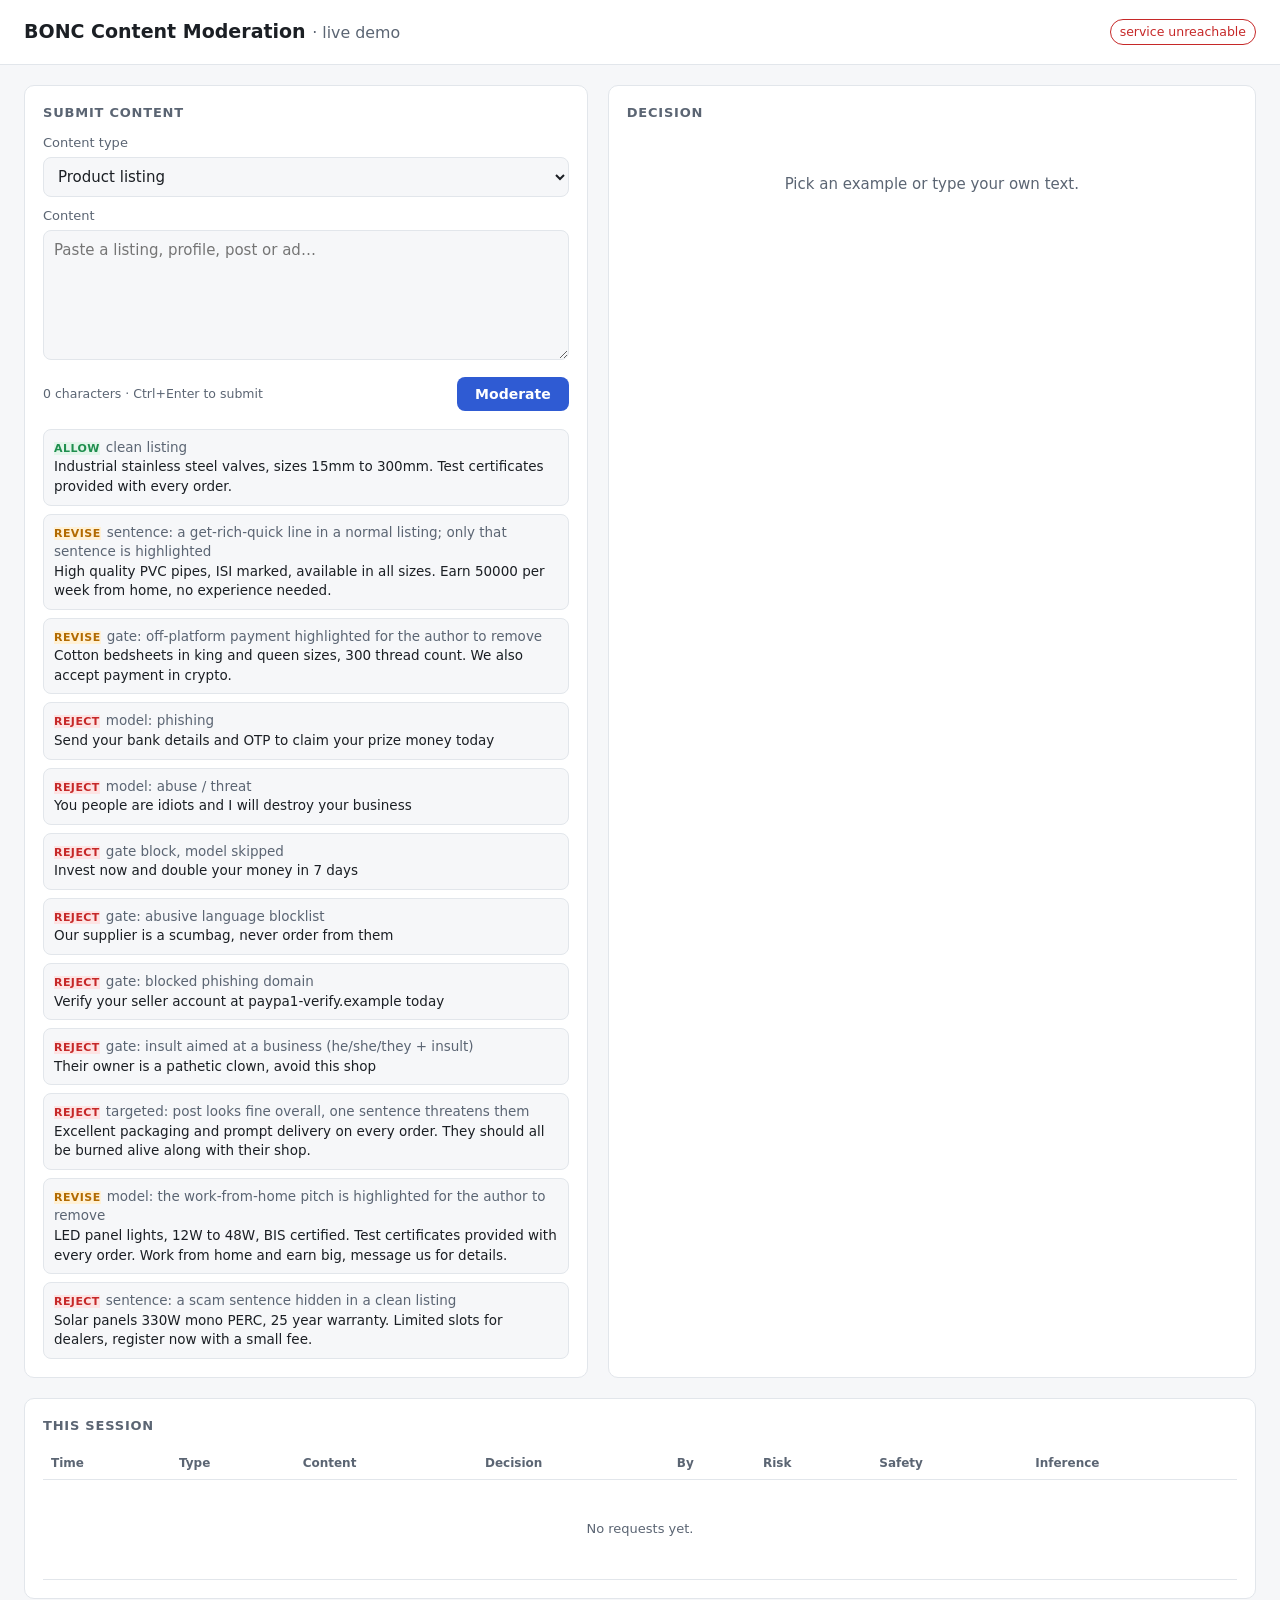
==== flask_api/app/static/demo.html @ 0c223189 "Articles: publish-time moderation UI, calibrated scoring, Six Sigma and p-value metrics Articles fro" ====
<!doctype html>
<html lang="en">
<head>
<meta charset="utf-8">
<meta name="viewport" content="width=device-width, initial-scale=1">
<title>BONC Moderation Demo</title>
<style>
  :root {
    --bg: #f6f7f9; --panel: #ffffff; --ink: #1b1f24; --muted: #5b6573; --line: #e2e6eb;
    --allow: #1f8f4e; --allow-bg: #e3f5ea; --review: #b26a00; --review-bg: #fff1d6;
    --reject: #c62828; --reject-bg: #fde4e4; --accent: #2f5bd3; --skip: #b9c0ca;
    --mono: ui-monospace, SFMono-Regular, Consolas, monospace;
  }
  @media (prefers-color-scheme: dark) {
    :root {
      --bg: #111418; --panel: #1a1e24; --ink: #e8ebef; --muted: #98a2ae; --line: #2b313a;
      --allow: #4cc684; --allow-bg: #16301f; --review: #f0ad3c; --review-bg: #33270f;
      --reject: #ff6b6b; --reject-bg: #3a1a1a; --accent: #7b9cff; --skip: #4a525d;
    }
  }
  * { box-sizing: border-box; }
  body { margin: 0; background: var(--bg); color: var(--ink);
         font: 15px/1.45 system-ui, -apple-system, "Segoe UI", sans-serif; }
  header { padding: 18px 24px; border-bottom: 1px solid var(--line); background: var(--panel);
           display: flex; flex-wrap: wrap; gap: 12px 24px; align-items: center; justify-content: space-between; }
  h1 { font-size: 19px; margin: 0; }
  h1 small { font-weight: 400; color: var(--muted); }
  .chips { display: flex; flex-wrap: wrap; gap: 8px; }
  .chip { font-size: 12.5px; padding: 3px 9px; border: 1px solid var(--line); border-radius: 999px; color: var(--muted); }
  .chip b { color: var(--ink); font-weight: 600; }
  .chip.bad { border-color: var(--reject); color: var(--reject); }
  main { display: grid; grid-template-columns: minmax(0, 1fr) minmax(0, 1.15fr); gap: 20px;
         padding: 20px 24px; max-width: 1400px; margin: 0 auto; }
  @media (max-width: 900px) { main { grid-template-columns: 1fr; padding: 16px; } }
  section { background: var(--panel); border: 1px solid var(--line); border-radius: 10px; padding: 18px; }
  h2 { font-size: 13px; text-transform: uppercase; letter-spacing: .06em; color: var(--muted); margin: 0 0 12px; }
  label { font-size: 13px; color: var(--muted); display: block; margin-bottom: 4px; }
  select, textarea { width: 100%; font: inherit; color: var(--ink); background: var(--bg);
                     border: 1px solid var(--line); border-radius: 8px; padding: 9px 10px; }
  textarea { min-height: 130px; resize: vertical; }
  .row { display: flex; gap: 10px; align-items: center; margin-top: 10px; }
  .row .grow { flex: 1; color: var(--muted); font-size: 12.5px; }
  button.primary { background: var(--accent); color: #fff; border: 0; border-radius: 8px;
                   padding: 9px 18px; font: 600 14px system-ui, sans-serif; cursor: pointer; }
  button.primary:disabled { opacity: .6; cursor: wait; }
  .examples { margin-top: 18px; display: grid; gap: 8px; }
  .ex { text-align: left; background: var(--bg); border: 1px solid var(--line); border-radius: 8px;
        padding: 8px 10px; cursor: pointer; color: var(--ink); font: inherit; font-size: 13.5px; }
  .ex:hover { border-color: var(--accent); }
  .ex .tag { font-size: 11px; font-weight: 700; letter-spacing: .04em; text-transform: uppercase; margin-right: 6px; }
  .pipeline { display: flex; align-items: center; gap: 6px; flex-wrap: wrap; margin-bottom: 16px; font-size: 13px; }
  .step { padding: 6px 10px; border-radius: 7px; border: 1px solid var(--line); color: var(--muted); }
  .step.on { border-color: var(--accent); color: var(--ink); font-weight: 600; }
  .step.skip { color: var(--skip); text-decoration: line-through; }
  .arrow { color: var(--muted); }
  .verdict { display: flex; align-items: center; gap: 16px; flex-wrap: wrap; }
  .badge { font: 800 26px system-ui, sans-serif; letter-spacing: .04em; padding: 8px 18px; border-radius: 10px; text-transform: uppercase; }
  .allow { color: var(--allow); background: var(--allow-bg); }
  .review { color: var(--review); background: var(--review-bg); }
  .reject { color: var(--reject); background: var(--reject-bg); }
  .revise { color: var(--review); background: var(--review-bg); }
  .nudge { margin-top: 16px; border: 1px solid var(--line); border-left: 4px solid var(--review);
           border-radius: 10px; padding: 14px 16px; background: var(--bg); }
  .nudge-reject { border-left-color: var(--reject); }
  .nudge-revise .nudge-title { color: var(--review); }
  .nudge-reject .nudge-title { color: var(--reject); }
  .nudge-title { font-weight: 700; font-size: 16px; margin-bottom: 4px; }
  .nudge p { margin: 0 0 10px; color: var(--muted); }
  .preview { white-space: pre-wrap; background: var(--panel); border: 1px solid var(--line); border-radius: 8px;
             padding: 10px 12px; line-height: 1.7; }
  .preview mark { background: var(--review-bg); color: inherit; border-bottom: 2px solid var(--review);
                  border-radius: 3px; padding: 1px 2px; }
  .nudge-reject .preview mark { background: var(--reject-bg); border-bottom-color: var(--reject); }
  .preview sup { font-size: 10px; font-weight: 700; color: var(--review); margin-left: 2px; }
  .issues { margin: 10px 0 12px; padding-left: 20px; }
  .issues li { margin: 4px 0; }
  .issues .quote { font-weight: 600; }
  .cats { display: flex; gap: 6px; flex-wrap: wrap; margin-bottom: 8px; }
  .why { color: var(--muted); }
  .why b { color: var(--ink); }
  .meter { position: relative; height: 14px; border-radius: 7px; margin: 26px 0 8px;
           background: linear-gradient(to right, var(--allow) 0 30%, var(--review) 30% 70%, var(--reject) 70% 100%); opacity: .9; }
  .meter .pin { position: absolute; top: -8px; width: 3px; height: 30px; background: var(--ink); border-radius: 2px; transform: translateX(-1px); }
  .meter .pin span { position: absolute; top: -20px; left: 50%; transform: translateX(-50%); font: 600 12px var(--mono); white-space: nowrap; }
  .meter .pin.lo span { left: 0; transform: none; }
  .meter .pin.hi span { left: auto; right: 0; transform: none; }
  .scale { position: relative; height: 16px; font: 11.5px var(--mono); color: var(--muted); }
  .scale span { position: absolute; transform: translateX(-50%); white-space: nowrap; }
  .scale span:first-child { transform: none; } .scale span:last-child { transform: translateX(-100%); }
  .grid2 { display: grid; grid-template-columns: 1fr 1fr; gap: 16px; margin-top: 18px; }
  @media (max-width: 600px) { .grid2 { grid-template-columns: 1fr; } }
  .bar { display: grid; grid-template-columns: 64px 1fr 48px; gap: 8px; align-items: center; font-size: 13px; margin: 5px 0; }
  .bar .track { height: 8px; background: var(--bg); border-radius: 4px; overflow: hidden; border: 1px solid var(--line); }
  .bar .fill { height: 100%; }
  .num { font-family: var(--mono); text-align: right; }
  .kv { font-size: 13px; display: grid; grid-template-columns: auto 1fr; gap: 4px 12px; }
  .kv dt { color: var(--muted); } .kv dd { margin: 0; font-family: var(--mono); }
  .match { display: inline-block; font: 12px var(--mono); padding: 2px 8px; border-radius: 6px; margin: 2px 4px 2px 0; }
  .match.block { background: var(--reject-bg); color: var(--reject); }
  .match.flag { background: var(--review-bg); color: var(--review); }
  details { margin-top: 16px; font-size: 13px; }
  pre { font: 12px/1.5 var(--mono); background: var(--bg); border: 1px solid var(--line); border-radius: 8px;
        padding: 10px; overflow: auto; max-height: 320px; }
  .empty { color: var(--muted); padding: 40px 0; text-align: center; }
  .error { color: var(--reject); background: var(--reject-bg); border-radius: 8px; padding: 10px 12px; }
  .history { grid-column: 1 / -1; }
  .table-wrap { overflow-x: auto; }
  table { width: 100%; border-collapse: collapse; font-size: 13px; }
  th, td { text-align: left; padding: 7px 8px; border-bottom: 1px solid var(--line); white-space: nowrap; }
  th { color: var(--muted); font-weight: 600; font-size: 12px; }
  td.text { white-space: normal; min-width: 260px; }
  td .pill { font-weight: 700; font-size: 11.5px; padding: 2px 8px; border-radius: 999px; text-transform: uppercase; }
  .stats { color: var(--muted); font-size: 13px; margin-bottom: 8px; }
</style>
</head>
<body>
<header>
  <h1>BONC Content Moderation <small>· live demo</small></h1>
  <div class="chips" id="status"><span class="chip">connecting…</span></div>
</header>

<main>
  <section>
    <h2>Submit content</h2>
    <label for="ctype">Content type</label>
    <select id="ctype">
      <option value="product_listing">Product listing</option>
      <option value="business_profile">Business profile</option>
      <option value="post">Post</option>
      <option value="advertisement">Advertisement</option>
    </select>
    <label for="content" style="margin-top:10px">Content</label>
    <textarea id="content" placeholder="Paste a listing, profile, post or ad…"></textarea>
    <div class="row">
      <span class="grow" id="count">0 characters · Ctrl+Enter to submit</span>
      <button class="primary" id="go">Moderate</button>
    </div>

    <div class="examples" id="examples"></div>
  </section>

  <section id="result">
    <h2>Decision</h2>
    <div class="empty">Pick an example or type your own text.</div>
  </section>

  <section class="history">
    <h2>This session</h2>
    <div class="stats" id="stats"></div>
    <div class="table-wrap">
      <table>
        <thead><tr><th>Time</th><th>Type</th><th>Content</th><th>Decision</th><th>By</th><th>Risk</th><th>Safety</th><th>Inference</th></tr></thead>
        <tbody id="rows"><tr><td colspan="8" class="empty">No requests yet.</td></tr></tbody>
      </table>
    </div>
  </section>
</main>

<script>
const EXAMPLES = [
  { tag: "allow", note: "clean listing", type: "product_listing",
    text: "Industrial stainless steel valves, sizes 15mm to 300mm. Test certificates provided with every order." },
  { tag: "revise", note: "sentence: a get-rich-quick line in a normal listing; only that sentence is highlighted", type: "product_listing",
    text: "High quality PVC pipes, ISI marked, available in all sizes. Earn 50000 per week from home, no experience needed." },
  { tag: "revise", note: "gate: off-platform payment highlighted for the author to remove", type: "product_listing",
    text: "Cotton bedsheets in king and queen sizes, 300 thread count. We also accept payment in crypto." },
  { tag: "reject", note: "model: phishing", type: "post",
    text: "Send your bank details and OTP to claim your prize money today" },
  { tag: "reject", note: "model: abuse / threat", type: "post",
    text: "You people are idiots and I will destroy your business" },
  { tag: "reject", note: "gate block, model skipped", type: "advertisement",
    text: "Invest now and double your money in 7 days" },
  { tag: "reject", note: "gate: abusive language blocklist", type: "post",
    text: "Our supplier is a scumbag, never order from them" },
  { tag: "reject", note: "gate: blocked phishing domain", type: "post",
    text: "Verify your seller account at paypa1-verify.example today" },
  { tag: "reject", note: "gate: insult aimed at a business (he/she/they + insult)", type: "post",
    text: "Their owner is a pathetic clown, avoid this shop" },
  { tag: "reject", note: "targeted: post looks fine overall, one sentence threatens them", type: "post",
    text: "Excellent packaging and prompt delivery on every order. They should all be burned alive along with their shop." },
  { tag: "revise", note: "model: the work-from-home pitch is highlighted for the author to remove", type: "product_listing",
    text: "LED panel lights, 12W to 48W, BIS certified. Test certificates provided with every order. Work from home and earn big, message us for details." },
  { tag: "reject", note: "sentence: a scam sentence hidden in a clean listing", type: "product_listing",
    text: "Solar panels 330W mono PERC, 25 year warranty. Limited slots for dealers, register now with a small fee." },
];

const $ = (id) => document.getElementById(id);
const esc = (s) => String(s ?? "").replace(/[&<>"']/g, (c) => ({ "&": "&amp;", "<": "&lt;", ">": "&gt;", '"': "&quot;", "'": "&#39;" }[c]));
const fmt = (x, d = 3) => (x === null || x === undefined ? "—" : Number(x).toFixed(d));
const history = [];
let lastResult = null;
let thresholds = { allow_max: 0.3, reject_min: 0.7 };

$("examples").innerHTML = EXAMPLES.map((e, i) =>
  `<button class="ex" data-i="${i}"><span class="tag ${e.tag}">${e.tag}</span><span class="why">${esc(e.note)}</span><br>${esc(e.text)}</button>`
).join("");
$("examples").addEventListener("click", (ev) => {
  const b = ev.target.closest(".ex"); if (!b) return;
  const e = EXAMPLES[b.dataset.i];
  $("ctype").value = e.type; $("content").value = e.text; updateCount(); moderate();
});

function updateCount() { $("count").textContent = `${$("content").value.length} characters · Ctrl+Enter to submit`; }
$("content").addEventListener("input", updateCount);
$("content").addEventListener("keydown", (ev) => { if (ev.key === "Enter" && (ev.ctrlKey || ev.metaKey)) moderate(); });
$("go").addEventListener("click", moderate);

async function loadStatus() {
  try {
    const r = await fetch("/ready"); const s = await r.json();
    thresholds = s.thresholds || thresholds;
    const chips = [
      `<span class="chip ${s.status === "ready" ? "" : "bad"}">status <b>${esc(s.status)}</b></span>`,
      `<span class="chip">mode <b>${esc(s.mode)}</b></span>`,
      s.model_version ? `<span class="chip">model <b>${esc(s.model_version)}</b></span>` : "",
      `<span class="chip">gate rules <b>${esc(s.gate_rules)}</b></span>`,
      `<span class="chip">allow ≤ <b>${fmt(thresholds.allow_max, 2)}</b> · revise · reject ≥ <b>${fmt(thresholds.reject_min, 2)}</b> (risk)</span>`,
    ];
    $("status").innerHTML = chips.join("");
  } catch { $("status").innerHTML = `<span class="chip bad">service unreachable</span>`; }
}

async function moderate() {
  const content = $("content").value;
  if (!content.trim()) { $("content").focus(); return; }
  $("go").disabled = true;
  const t0 = performance.now();
  try {
    const r = await fetch("/v1/moderate", { method: "POST", headers: { "Content-Type": "application/json" },
      body: JSON.stringify({ content, content_type: $("ctype").value, content_id: `DEMO-${history.length + 1}` }) });
    const body = await r.json();
    const roundTrip = performance.now() - t0;
    if (!r.ok) return showError(r.status, body);
    if (body.status === "pending") return showPending(body);
    lastResult = body;
    showResult(body, roundTrip);
    history.unshift({ ...body, roundTrip }); renderHistory();
  } catch (e) { showError(0, { error: { message: String(e) } }); }
  finally { $("go").disabled = false; }
}

function showError(status, body) {
  const e = body.error || {};
  $("result").innerHTML = `<h2>Decision</h2><div class="error"><b>HTTP ${status}</b> · ${esc(e.code || "error")}<br>${esc(e.message || "")}</div>
    <details open><summary>Response</summary><pre>${esc(JSON.stringify(body, null, 2))}</pre></details>`;
}

function showPending(body) {
  $("result").innerHTML = `<h2>Decision</h2><div class="verdict"><span class="badge revise">pending</span>
    <span class="why">Async mode: queued for the Celery worker. Status: <code>${esc(body.status_url)}</code></span></div>
    <details open><summary>Response</summary><pre>${esc(JSON.stringify(body, null, 2))}</pre></details>`;
}

function reason(b) {
  const t = thresholds;
  const blocks = b.gate_matches.filter((m) => m.action === "block");
  const revises = b.gate_matches.filter((m) => m.action === "revise");
  if (b.risk_score === null) return `Blocked by Layer 1 rule <b>${esc(blocks[0]?.rule_id)}</b>. The model was not called.`;
  if (b.decided_by === "targeted") {
    const hit = b.targeted_segments.find((x) => x.risk_score >= t.reject_min)
      || b.targeted_segments.find((x) => x.risk_score > t.allow_max) || b.targeted_segments[0];
    return `The whole text scored only ${fmt(b.risk_score)}, but the sentence aimed at someone, ` +
      `“<b>${esc(b.content.slice(hit.start, hit.end))}</b>”, scored ${fmt(hit.risk_score)}` +
      (b.decision === "reject" ? ` ≥ ${t.reject_min}.` : `, so the author is asked to rephrase it.`);
  }
  if (b.decided_by === "sentence") {
    const w = b.sentence_scores.reduce((a, c) => (c.risk_score > a.risk_score ? c : a));
    return `The whole post scored only ${fmt(b.risk_score)}, but one sentence on its own, ` +
      `“<b>${esc(b.content.slice(w.start, w.end))}</b>”, scored ${fmt(w.risk_score)} ≥ ${t.reject_min}.`;
  }
  if (b.decided_by === "gate")
    return `The model alone would allow this (risk ${fmt(b.risk_score)}), but rule <b>${esc(revises[0]?.rule_id)}</b> asks the author to fix it.`;
  const s = b.risk_score;
  const why = s >= t.reject_min ? `risk ${fmt(s)} ≥ ${t.reject_min}`
    : s <= t.allow_max ? `risk ${fmt(s)} ≤ ${t.allow_max}`
    : `${t.allow_max} < risk ${fmt(s)} < ${t.reject_min}, so the author is asked to revise`;
  // The model's middle label is called "review"; it means "unsure", not a human-review step.
  const said = b.predicted_label === "review" ? "Model is <b>unsure</b>" : `Model says <b>${esc(b.predicted_label)}</b>`;
  return `${said}: ${why}.`;
}

// Author-facing prompt, like a "before you post" check: the post with problems highlighted.
function highlight(text, issues) {
  let out = "", pos = 0;
  issues.forEach((i, k) => {
    if (i.end <= pos) return;                       // fully covered by an earlier highlight
    const from = Math.max(i.start, pos);
    out += esc(text.slice(pos, from)) +
      `<mark title="${esc(i.message)}">${esc(text.slice(from, i.end))}<sup>${k + 1}</sup></mark>`;
    pos = i.end;
  });
  return out + esc(text.slice(pos));
}

function nudge(b) {
  const fb = b.feedback;
  if (!fb) return "";
  const issues = fb.issues || [];
  const cats = (fb.categories || []).map((c) => `<span class="chip">${esc(c)}</span>`).join("");
  const list = issues.map((i) =>
    `<li><span class="quote">“${esc(b.content.slice(i.start, i.end))}”</span>: ${esc(i.message)}</li>`).join("");
  return `<div class="nudge nudge-${b.decision}">
      <div class="nudge-title">${b.decision === "revise" ? "✎" : "⛔"} ${esc(fb.title)}</div>
      <p>${esc(fb.message)}</p>
      ${cats ? `<div class="cats">${cats}</div>` : ""}
      ${issues.length ? `<div class="preview">${highlight(b.content, issues)}</div><ol class="issues">${list}</ol>` : ""}
      ${b.decision === "revise" ? `<button class="primary" id="editPost">Edit post</button>` : ""}
    </div>`;
}

function showResult(b, roundTrip) {
  const gate = b.risk_score === null;   // model skipped (blocked by a rule)
  const risk = b.risk_score;
  const labels = b.label_scores ? Object.entries(b.label_scores).sort((a, c) => c[1] - a[1]) : [];
  const colour = { safe: "var(--allow)", review: "var(--review)", reject: "var(--reject)" };
  $("result").innerHTML = `
    <h2>Decision</h2>
    <div class="pipeline">
      <span class="step on">1 · Regex gate</span><span class="arrow">→</span>
      <span class="step ${gate ? "skip" : "on"}">2 · DeBERTa model</span><span class="arrow">→</span>
      <span class="step ${b.targeted_segments.length ? "on" : "skip"}">2b · Sentence check</span><span class="arrow">→</span>
      <span class="step ${b.sentence_scores.length ? "on" : "skip"}">2c · Sentence scan</span><span class="arrow">→</span>
      <span class="step ${gate ? "skip" : "on"}">3 · Threshold routing</span><span class="arrow">→</span>
      <span class="step ${b.feedback ? "on" : "skip"}">4 · Author feedback</span><span class="arrow">→</span>
      <span class="step on">5 · SQL log</span>
    </div>
    <div class="verdict"><span class="badge ${b.decision}">${b.decision}</span><span class="why">${reason(b)}</span></div>
    ${nudge(b)}
    ${gate ? "" : `
      <div class="meter"><div class="pin ${risk < 0.15 ? "lo" : risk > 0.85 ? "hi" : ""}" style="left:${Math.min(100, risk * 100)}%"><span>risk ${fmt(risk)} · safety ${fmt(1 - risk)}</span></div></div>
      <div class="scale"><span style="left:0">0 · allow</span><span style="left:${thresholds.allow_max * 100}%">${thresholds.allow_max}</span><span style="left:${thresholds.reject_min * 100}%">${thresholds.reject_min}</span><span style="left:100%">reject · 1</span></div>`}
    <div class="grid2">
      <div>
        <h2>Model output</h2>
        ${labels.length ? labels.map(([k, v]) => `
          <div class="bar"><span>${esc(k)}</span><span class="track"><span class="fill" style="display:block;width:${v * 100}%;background:${colour[k] || "var(--accent)"}"></span></span><span class="num">${fmt(v, 3)}</span></div>`).join("")
          : `<div class="why">Skipped: the gate already decided.</div>`}
        ${b.targeted_segments.length ? `<h2 style="margin-top:14px">Sentences aimed at someone</h2>` +
          b.targeted_segments.map((x) => `<div class="bar"><span>risk</span><span class="why" style="font-size:13px">${esc(b.content.slice(x.start, x.end))}</span><span class="num">${fmt(x.risk_score, 3)}</span></div>`).join("") : ""}
        <h2 style="margin-top:14px">Layer 1 matches</h2>
        ${b.gate_matches.length ? b.gate_matches.map((m) => `<span class="match ${m.action}">${esc(m.action)} · ${esc(m.rule_id)}</span>`).join("") : `<span class="why">none</span>`}
      </div>
      <div>
        <h2>Latency</h2>
        <dl class="kv">
          <dt>gate</dt><dd>${fmt(b.latency_ms.gate, 2)} ms</dd>
          <dt>inference</dt><dd>${b.latency_ms.inference === null ? "skipped" : fmt(b.latency_ms.inference, 1) + " ms"}</dd>
          <dt>total (server)</dt><dd>${fmt(b.latency_ms.total, b.latency_ms.total < 1 ? 2 : 1)} ms</dd>
          <dt>round trip</dt><dd>${fmt(roundTrip, 1)} ms</dd>
        </dl>
        <h2 style="margin-top:14px">Logged as</h2>
        <dl class="kv">
          <dt>request_id</dt><dd>${esc(b.request_id.slice(0, 8))}…</dd>
          <dt>model</dt><dd>${esc(b.model_version || "—")}</dd>
          <dt>gate</dt><dd>v${esc(b.gate_version)}</dd>
        </dl>
      </div>
    </div>
    <details><summary>Full result payload (what the audit log stores)</summary><pre>${esc(JSON.stringify(b, null, 2))}</pre></details>`;
}

$("result").addEventListener("click", (ev) => {
  if (ev.target.id !== "editPost" || !lastResult) return;
  const first = lastResult.feedback.issues[0];
  const ta = $("content");
  ta.focus();
  if (first && ta.value === lastResult.content) ta.setSelectionRange(first.start, first.end);
});

function renderHistory() {
  const n = history.length;
  const inf = history.map((h) => h.latency_ms.inference).filter((x) => x !== null);
  const by = (d) => history.filter((h) => h.decision === d).length;
  $("stats").textContent = `${n} request${n === 1 ? "" : "s"} · allow ${by("allow")} · revise ${by("revise")} · reject ${by("reject")}` +
    (inf.length ? ` · mean inference ${fmt(inf.reduce((a, c) => a + c, 0) / inf.length, 1)} ms` : "");
  $("rows").innerHTML = history.map((h) => `<tr>
    <td>${new Date(h.decided_at).toLocaleTimeString()}</td>
    <td>${esc(h.content_type.replace("_", " "))}</td>
    <td class="text">${esc(h.content.length > 90 ? h.content.slice(0, 90) + "…" : h.content)}</td>
    <td><span class="pill ${h.decision}">${h.decision}</span></td>
    <td>${esc(h.decided_by)}</td>
    <td class="num">${fmt(h.risk_score)}</td>
    <td class="num">${h.risk_score === null ? "—" : fmt(1 - h.risk_score)}</td>
    <td class="num">${h.latency_ms.inference === null ? "skipped" : fmt(h.latency_ms.inference, 1) + " ms"}</td></tr>`).join("");
}

// /demo#3 runs example 3 on load: handy for deep links during a presentation.
loadStatus().then(() => {
  const m = location.hash.match(/^#(\d+)$/);
  if (m && EXAMPLES[m[1] - 1]) document.querySelector(`.ex[data-i="${m[1] - 1}"]`).click();
});
</script>
</body>
</html>
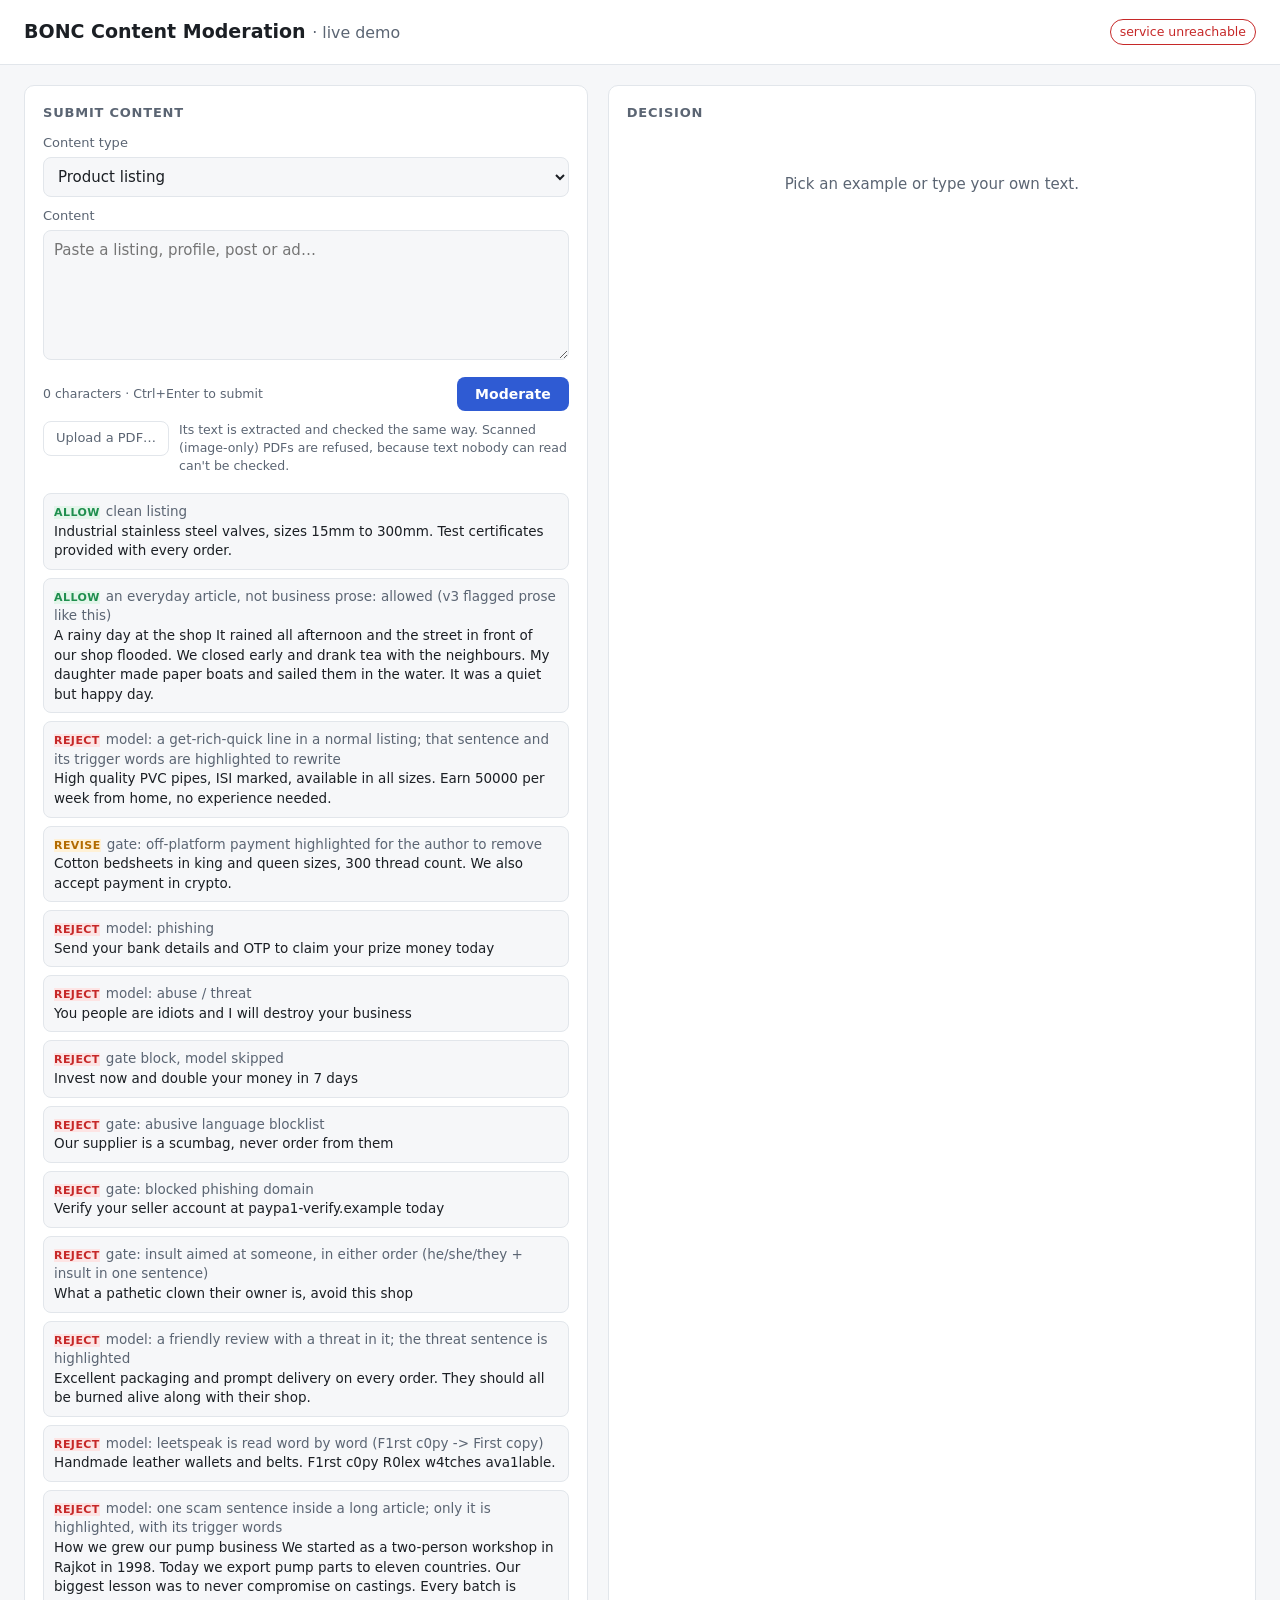
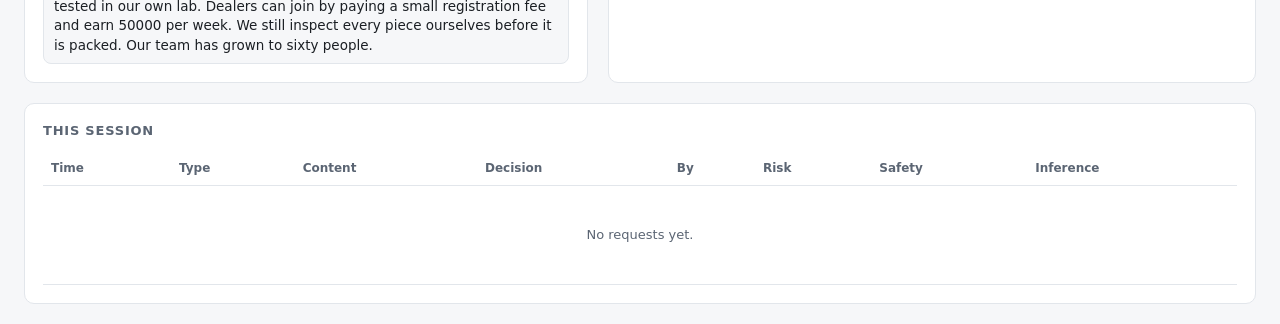
==== commit 86aa11a0: "Model v4: binary safe/unsafe with a 0.5 boundary, and the pipeline around it Retrain DeBERTa as bonc" ====
--- a/flask_api/app/static/demo.html
+++ b/flask_api/app/static/demo.html
@@ -75,6 +75,13 @@
   .issues { margin: 10px 0 12px; padding-left: 20px; }
   .issues li { margin: 4px 0; }
   .issues .quote { font-weight: 600; }
+  .issues .trigger { background: var(--reject-bg); color: var(--reject); border-radius: 3px; padding: 0 2px; }
+  .pdfrow { margin-top: 10px; align-items: flex-start; }
+  .filebtn { border: 1px solid var(--line); border-radius: 8px; padding: 7px 12px; cursor: pointer;
+             background: var(--panel); white-space: nowrap; font-size: 13px; }
+  .filebtn:hover { border-color: var(--accent); }
+  .pagetag { display: inline-block; font: 600 11px var(--mono); background: var(--panel);
+             border: 1px solid var(--line); border-radius: 4px; padding: 0 5px; margin-right: 6px; }
   .cats { display: flex; gap: 6px; flex-wrap: wrap; margin-bottom: 8px; }
   .why { color: var(--muted); }
   .why b { color: var(--ink); }
@@ -128,12 +135,20 @@
       <option value="business_profile">Business profile</option>
       <option value="post">Post</option>
       <option value="advertisement">Advertisement</option>
+      <option value="article">Article</option>
     </select>
     <label for="content" style="margin-top:10px">Content</label>
     <textarea id="content" placeholder="Paste a listing, profile, post or ad…"></textarea>
     <div class="row">
       <span class="grow" id="count">0 characters · Ctrl+Enter to submit</span>
       <button class="primary" id="go">Moderate</button>
+    </div>
+
+    <div class="row pdfrow">
+      <label class="filebtn" for="pdf">Upload a PDF…</label>
+      <input type="file" id="pdf" accept="application/pdf,.pdf" hidden>
+      <span class="grow why" id="pdfname">Its text is extracted and checked the same way. Scanned
+        (image-only) PDFs are refused, because text nobody can read can't be checked.</span>
     </div>
 
     <div class="examples" id="examples"></div>
@@ -160,7 +175,9 @@
 const EXAMPLES = [
   { tag: "allow", note: "clean listing", type: "product_listing",
     text: "Industrial stainless steel valves, sizes 15mm to 300mm. Test certificates provided with every order." },
-  { tag: "revise", note: "sentence: a get-rich-quick line in a normal listing; only that sentence is highlighted", type: "product_listing",
+  { tag: "allow", note: "an everyday article, not business prose: allowed (v3 flagged prose like this)", type: "article",
+    text: "A rainy day at the shop\n\nIt rained all afternoon and the street in front of our shop flooded. We closed early and drank tea with the neighbours. My daughter made paper boats and sailed them in the water. It was a quiet but happy day." },
+  { tag: "reject", note: "model: a get-rich-quick line in a normal listing; that sentence and its trigger words are highlighted to rewrite", type: "product_listing",
     text: "High quality PVC pipes, ISI marked, available in all sizes. Earn 50000 per week from home, no experience needed." },
   { tag: "revise", note: "gate: off-platform payment highlighted for the author to remove", type: "product_listing",
     text: "Cotton bedsheets in king and queen sizes, 300 thread count. We also accept payment in crypto." },
@@ -174,14 +191,14 @@
     text: "Our supplier is a scumbag, never order from them" },
   { tag: "reject", note: "gate: blocked phishing domain", type: "post",
     text: "Verify your seller account at paypa1-verify.example today" },
-  { tag: "reject", note: "gate: insult aimed at a business (he/she/they + insult)", type: "post",
-    text: "Their owner is a pathetic clown, avoid this shop" },
-  { tag: "reject", note: "targeted: post looks fine overall, one sentence threatens them", type: "post",
+  { tag: "reject", note: "gate: insult aimed at someone, in either order (he/she/they + insult in one sentence)", type: "post",
+    text: "What a pathetic clown their owner is, avoid this shop" },
+  { tag: "reject", note: "model: a friendly review with a threat in it; the threat sentence is highlighted", type: "post",
     text: "Excellent packaging and prompt delivery on every order. They should all be burned alive along with their shop." },
-  { tag: "revise", note: "model: the work-from-home pitch is highlighted for the author to remove", type: "product_listing",
-    text: "LED panel lights, 12W to 48W, BIS certified. Test certificates provided with every order. Work from home and earn big, message us for details." },
-  { tag: "reject", note: "sentence: a scam sentence hidden in a clean listing", type: "product_listing",
-    text: "Solar panels 330W mono PERC, 25 year warranty. Limited slots for dealers, register now with a small fee." },
+  { tag: "reject", note: "model: leetspeak is read word by word (F1rst c0py -> First copy)", type: "product_listing",
+    text: "Handmade leather wallets and belts. F1rst c0py R0lex w4tches ava1lable." },
+  { tag: "reject", note: "model: one scam sentence inside a long article; only it is highlighted, with its trigger words", type: "article",
+    text: "How we grew our pump business\n\nWe started as a two-person workshop in Rajkot in 1998. Today we export pump parts to eleven countries. Our biggest lesson was to never compromise on castings. Every batch is tested in our own lab. Dealers can join by paying a small registration fee and earn 50000 per week. We still inspect every piece ourselves before it is packed. Our team has grown to sixty people." },
 ];
 
 const $ = (id) => document.getElementById(id);
@@ -214,7 +231,9 @@
       `<span class="chip">mode <b>${esc(s.mode)}</b></span>`,
       s.model_version ? `<span class="chip">model <b>${esc(s.model_version)}</b></span>` : "",
       `<span class="chip">gate rules <b>${esc(s.gate_rules)}</b></span>`,
-      `<span class="chip">allow ≤ <b>${fmt(thresholds.allow_max, 2)}</b> · revise · reject ≥ <b>${fmt(thresholds.reject_min, 2)}</b> (risk)</span>`,
+      oneBoundary()
+        ? `<span class="chip">allow ≤ <b>${fmt(thresholds.allow_max, 2)}</b> · reject &gt; <b>${fmt(thresholds.reject_min, 2)}</b> (risk)</span>`
+        : `<span class="chip">allow ≤ <b>${fmt(thresholds.allow_max, 2)}</b> · revise · reject ≥ <b>${fmt(thresholds.reject_min, 2)}</b> (risk)</span>`,
     ];
     $("status").innerHTML = chips.join("");
   } catch { $("status").innerHTML = `<span class="chip bad">service unreachable</span>`; }
@@ -223,15 +242,36 @@
 async function moderate() {
   const content = $("content").value;
   if (!content.trim()) { $("content").focus(); return; }
+  await submit(() => fetch("/v1/moderate", { method: "POST", headers: { "Content-Type": "application/json" },
+    body: JSON.stringify({ content, content_type: $("ctype").value, content_id: `DEMO-${history.length + 1}` }) }));
+}
+
+// PDF: the same pipeline, but the text comes out of the file. The response carries a page map,
+// so each issue can be shown with the page it was found on.
+$("pdf").addEventListener("change", async (ev) => {
+  const file = ev.target.files[0];
+  if (!file) return;
+  $("pdfname").textContent = `${file.name} · ${(file.size / 1024).toFixed(0)} KB — checking…`;
+  const form = new FormData();
+  form.append("file", file);
+  form.append("content_type", $("ctype").value);
+  form.append("content_id", `DEMO-PDF-${history.length + 1}`);
+  await submit(() => fetch("/v1/moderate/pdf", { method: "POST", body: form }));
+  $("pdfname").textContent = `${file.name} · ${(file.size / 1024).toFixed(0)} KB`;
+  ev.target.value = "";
+});
+
+async function submit(send) {
   $("go").disabled = true;
   const t0 = performance.now();
   try {
-    const r = await fetch("/v1/moderate", { method: "POST", headers: { "Content-Type": "application/json" },
-      body: JSON.stringify({ content, content_type: $("ctype").value, content_id: `DEMO-${history.length + 1}` }) });
+    const r = await send();
     const body = await r.json();
     const roundTrip = performance.now() - t0;
     if (!r.ok) return showError(r.status, body);
     if (body.status === "pending") return showPending(body);
+    if (body.pdf) $("content").value = body.content;   // show what was actually checked
+    updateCount();
     lastResult = body;
     showResult(body, roundTrip);
     history.unshift({ ...body, roundTrip }); renderHistory();
@@ -241,7 +281,13 @@
 
 function showError(status, body) {
   const e = body.error || {};
-  $("result").innerHTML = `<h2>Decision</h2><div class="error"><b>HTTP ${status}</b> · ${esc(e.code || "error")}<br>${esc(e.message || "")}</div>
+  // A refused PDF is a decision, not a malfunction: nothing was published because nothing could be read.
+  const refused = String(e.code || "").startsWith("pdf_");
+  $("result").innerHTML = `<h2>Decision</h2>
+    <div class="${refused ? "verdict" : "error"}">
+      ${refused ? `<span class="badge reject">not accepted</span><span class="why">${esc(e.message)}</span>`
+                : `<b>HTTP ${status}</b> · ${esc(e.code || "error")}<br>${esc(e.message || "")}`}
+    </div>
     <details open><summary>Response</summary><pre>${esc(JSON.stringify(body, null, 2))}</pre></details>`;
 }
 
@@ -250,6 +296,11 @@
     <span class="why">Async mode: queued for the Celery worker. Status: <code>${esc(body.status_url)}</code></span></div>
     <details open><summary>Response</summary><pre>${esc(JSON.stringify(body, null, 2))}</pre></details>`;
 }
+
+// v4 uses one boundary (allow_max == reject_min): risk <= 0.5 allow, > 0.5 reject. Same rule as app/routing.py.
+const oneBoundary = () => thresholds.allow_max === thresholds.reject_min;
+const rejects = (s) => s > thresholds.allow_max && s >= thresholds.reject_min;
+const rejectRule = () => (oneBoundary() ? `> ${thresholds.reject_min}` : `≥ ${thresholds.reject_min}`);
 
 function reason(b) {
   const t = thresholds;
@@ -257,22 +308,23 @@
   const revises = b.gate_matches.filter((m) => m.action === "revise");
   if (b.risk_score === null) return `Blocked by Layer 1 rule <b>${esc(blocks[0]?.rule_id)}</b>. The model was not called.`;
   if (b.decided_by === "targeted") {
-    const hit = b.targeted_segments.find((x) => x.risk_score >= t.reject_min)
+    const hit = b.targeted_segments.find((x) => rejects(x.risk_score))
       || b.targeted_segments.find((x) => x.risk_score > t.allow_max) || b.targeted_segments[0];
     return `The whole text scored only ${fmt(b.risk_score)}, but the sentence aimed at someone, ` +
       `“<b>${esc(b.content.slice(hit.start, hit.end))}</b>”, scored ${fmt(hit.risk_score)}` +
-      (b.decision === "reject" ? ` ≥ ${t.reject_min}.` : `, so the author is asked to rephrase it.`);
+      (b.decision === "reject" ? ` ${rejectRule()}.` : `, so the author is asked to rephrase it.`);
   }
   if (b.decided_by === "sentence") {
     const w = b.sentence_scores.reduce((a, c) => (c.risk_score > a.risk_score ? c : a));
-    return `The whole post scored only ${fmt(b.risk_score)}, but one sentence on its own, ` +
-      `“<b>${esc(b.content.slice(w.start, w.end))}</b>”, scored ${fmt(w.risk_score)} ≥ ${t.reject_min}.`;
+    const what = w.kind === "window" ? "a run of words inside a long sentence" : "one sentence on its own";
+    return `The whole post scored only ${fmt(b.risk_score)}, but ${what}, ` +
+      `“<b>${esc(b.content.slice(w.start, w.end))}</b>”, scored ${fmt(w.risk_score)} ${rejectRule()}.`;
   }
   if (b.decided_by === "gate")
     return `The model alone would allow this (risk ${fmt(b.risk_score)}), but rule <b>${esc(revises[0]?.rule_id)}</b> asks the author to fix it.`;
   const s = b.risk_score;
-  const why = s >= t.reject_min ? `risk ${fmt(s)} ≥ ${t.reject_min}`
-    : s <= t.allow_max ? `risk ${fmt(s)} ≤ ${t.allow_max}`
+  const why = s <= t.allow_max ? `risk ${fmt(s)} ≤ ${t.allow_max}`
+    : rejects(s) ? `risk ${fmt(s)} ${rejectRule()}, so the author must rewrite it`
     : `${t.allow_max} < risk ${fmt(s)} < ${t.reject_min}, so the author is asked to revise`;
   // The model's middle label is called "review"; it means "unsure", not a human-review step.
   const said = b.predicted_label === "review" ? "Model is <b>unsure</b>" : `Model says <b>${esc(b.predicted_label)}</b>`;
@@ -297,14 +349,24 @@
   if (!fb) return "";
   const issues = fb.issues || [];
   const cats = (fb.categories || []).map((c) => `<span class="chip">${esc(c)}</span>`).join("");
-  const list = issues.map((i) =>
-    `<li><span class="quote">“${esc(b.content.slice(i.start, i.end))}”</span>: ${esc(i.message)}</li>`).join("");
+  // Trigger words from the word-by-word scan are shown in bold inside their sentence.
+  const quote = (i) => {
+    let out = "", pos = i.start;
+    for (const [s, e] of i.words || []) { out += esc(b.content.slice(pos, s)) + `<b class="trigger">${esc(b.content.slice(s, e))}</b>`; pos = e; }
+    return out + esc(b.content.slice(pos, i.end));
+  };
+  const pageOf = (off) => (b.pdf?.pages || []).find((p) => off >= p.start && off < p.end)?.page;
+  const list = issues.map((i) => {
+    const page = pageOf(i.start);
+    const tag = page ? `<span class="pagetag">page ${page}</span>` : "";
+    return `<li>${tag}<span class="quote">“${quote(i)}”</span>: ${esc(i.message)}</li>`;
+  }).join("");
   return `<div class="nudge nudge-${b.decision}">
       <div class="nudge-title">${b.decision === "revise" ? "✎" : "⛔"} ${esc(fb.title)}</div>
       <p>${esc(fb.message)}</p>
       ${cats ? `<div class="cats">${cats}</div>` : ""}
       ${issues.length ? `<div class="preview">${highlight(b.content, issues)}</div><ol class="issues">${list}</ol>` : ""}
-      ${b.decision === "revise" ? `<button class="primary" id="editPost">Edit post</button>` : ""}
+      ${issues.length ? `<button class="primary" id="editPost">Rewrite post</button>` : ""}
     </div>`;
 }
 
@@ -312,7 +374,9 @@
   const gate = b.risk_score === null;   // model skipped (blocked by a rule)
   const risk = b.risk_score;
   const labels = b.label_scores ? Object.entries(b.label_scores).sort((a, c) => c[1] - a[1]) : [];
-  const colour = { safe: "var(--allow)", review: "var(--review)", reject: "var(--reject)" };
+  const colour = { safe: "var(--allow)", review: "var(--review)", reject: "var(--reject)", unsafe: "var(--reject)" };
+  const a = thresholds.allow_max * 100, r = thresholds.reject_min * 100;
+  const meterBg = `linear-gradient(to right, var(--allow) 0 ${a}%, var(--review) ${a}% ${r}%, var(--reject) ${r}% 100%)`;
   $("result").innerHTML = `
     <h2>Decision</h2>
     <div class="pipeline">
@@ -327,7 +391,7 @@
     <div class="verdict"><span class="badge ${b.decision}">${b.decision}</span><span class="why">${reason(b)}</span></div>
     ${nudge(b)}
     ${gate ? "" : `
-      <div class="meter"><div class="pin ${risk < 0.15 ? "lo" : risk > 0.85 ? "hi" : ""}" style="left:${Math.min(100, risk * 100)}%"><span>risk ${fmt(risk)} · safety ${fmt(1 - risk)}</span></div></div>
+      <div class="meter" style="background:${meterBg}"><div class="pin ${risk < 0.15 ? "lo" : risk > 0.85 ? "hi" : ""}" style="left:${Math.min(100, risk * 100)}%"><span>risk ${fmt(risk)} · safety ${fmt(1 - risk)}</span></div></div>
       <div class="scale"><span style="left:0">0 · allow</span><span style="left:${thresholds.allow_max * 100}%">${thresholds.allow_max}</span><span style="left:${thresholds.reject_min * 100}%">${thresholds.reject_min}</span><span style="left:100%">reject · 1</span></div>`}
     <div class="grid2">
       <div>
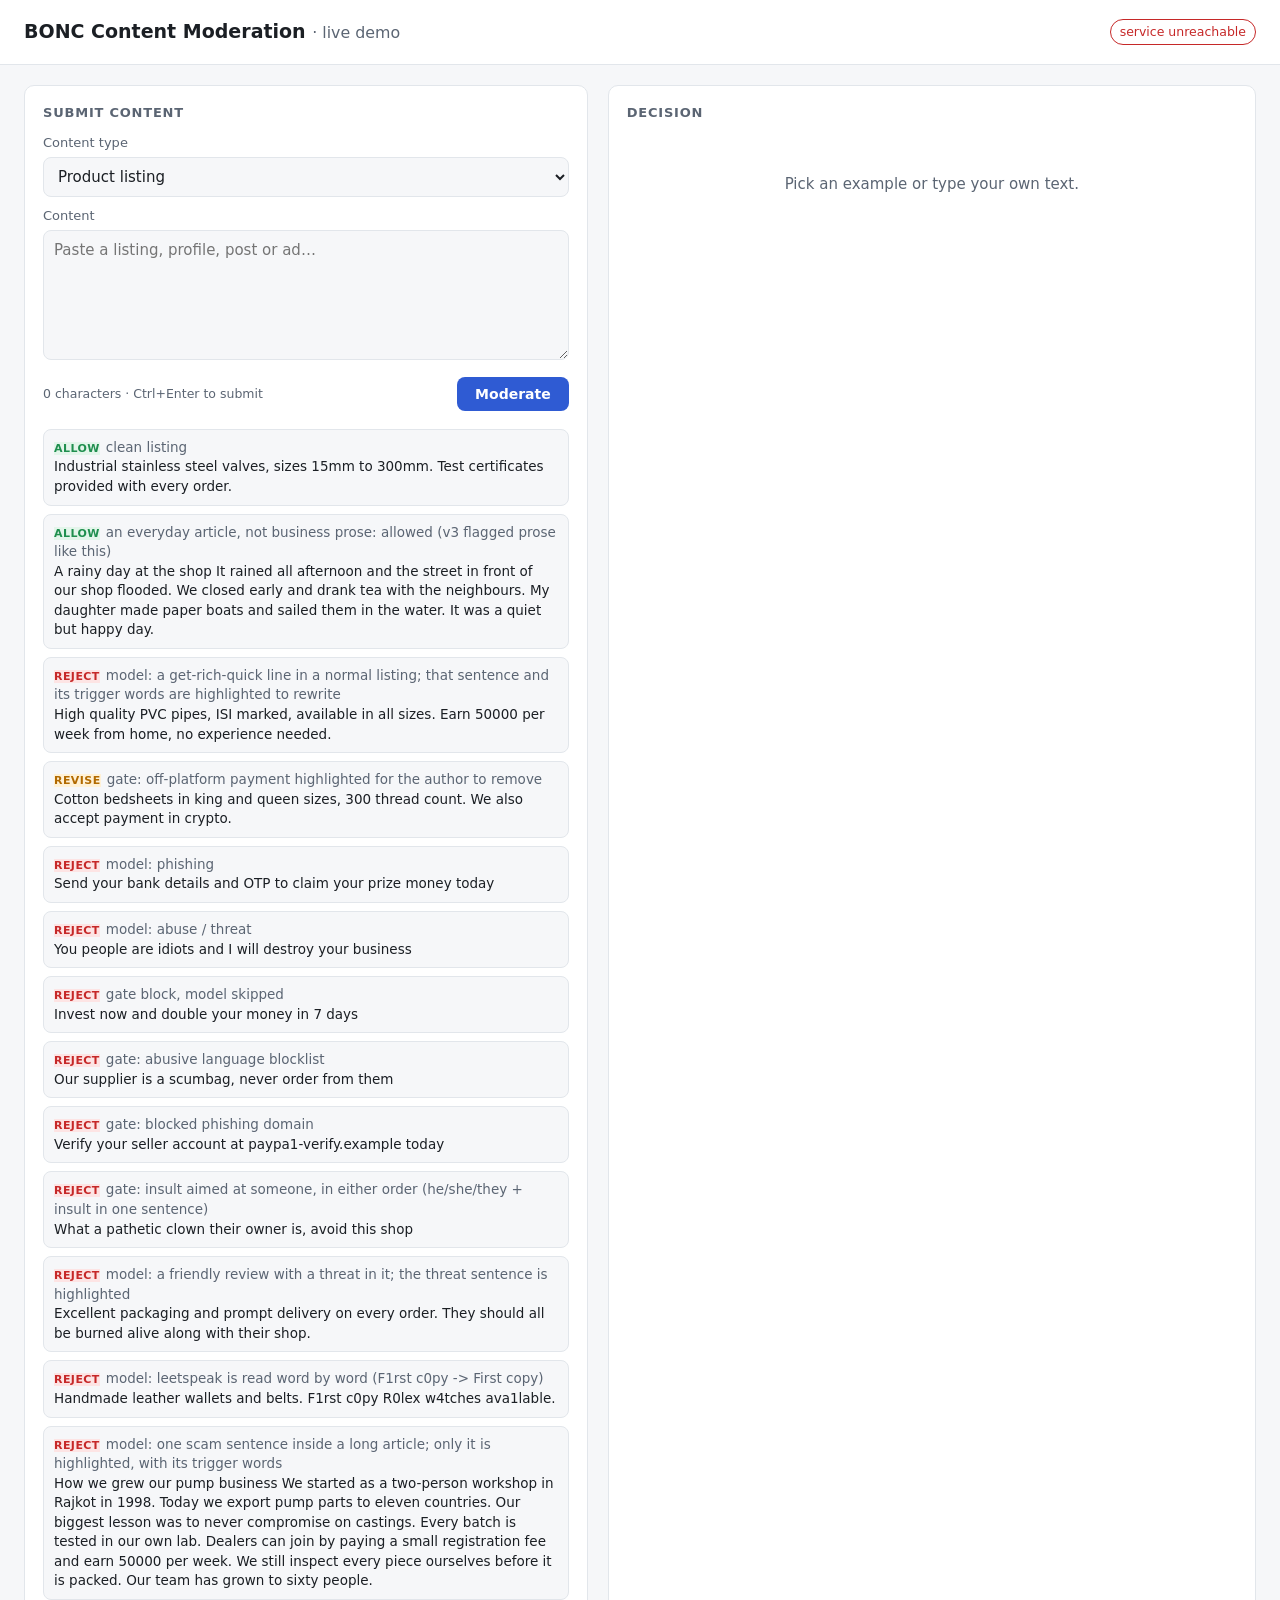
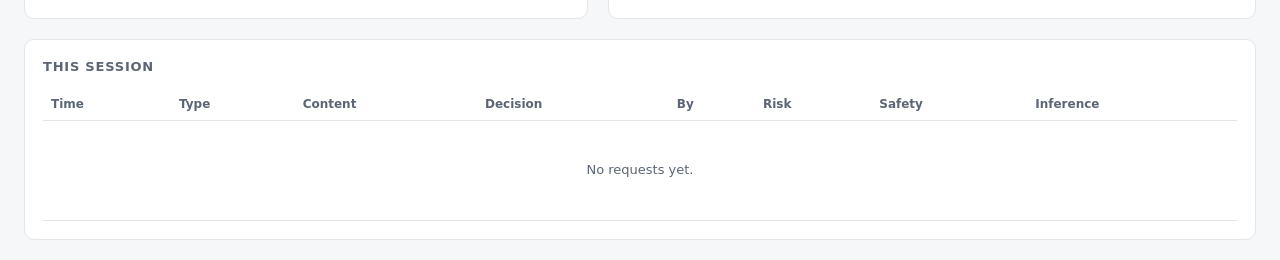
==== commit 74d6a5e1: "Stop checking PDFs, and publish them unread rather than refuse them Text and image moderation are wh" ====
--- a/flask_api/app/static/demo.html
+++ b/flask_api/app/static/demo.html
@@ -76,12 +76,9 @@
   .issues li { margin: 4px 0; }
   .issues .quote { font-weight: 600; }
   .issues .trigger { background: var(--reject-bg); color: var(--reject); border-radius: 3px; padding: 0 2px; }
-  .pdfrow { margin-top: 10px; align-items: flex-start; }
   .filebtn { border: 1px solid var(--line); border-radius: 8px; padding: 7px 12px; cursor: pointer;
              background: var(--panel); white-space: nowrap; font-size: 13px; }
   .filebtn:hover { border-color: var(--accent); }
-  .pagetag { display: inline-block; font: 600 11px var(--mono); background: var(--panel);
-             border: 1px solid var(--line); border-radius: 4px; padding: 0 5px; margin-right: 6px; }
   .cats { display: flex; gap: 6px; flex-wrap: wrap; margin-bottom: 8px; }
   .why { color: var(--muted); }
   .why b { color: var(--ink); }
@@ -134,21 +131,20 @@
       <option value="product_listing">Product listing</option>
       <option value="business_profile">Business profile</option>
       <option value="post">Post</option>
+      <option value="group_post">Group post</option>
       <option value="advertisement">Advertisement</option>
       <option value="article">Article</option>
+      <option value="network_article">Network article</option>
+      <option value="video">Video (title / description)</option>
+      <option value="request">Request</option>
+      <option value="proposal">Proposal</option>
+      <option value="business_proposal">Business proposal</option>
     </select>
     <label for="content" style="margin-top:10px">Content</label>
     <textarea id="content" placeholder="Paste a listing, profile, post or ad…"></textarea>
     <div class="row">
       <span class="grow" id="count">0 characters · Ctrl+Enter to submit</span>
       <button class="primary" id="go">Moderate</button>
-    </div>
-
-    <div class="row pdfrow">
-      <label class="filebtn" for="pdf">Upload a PDF…</label>
-      <input type="file" id="pdf" accept="application/pdf,.pdf" hidden>
-      <span class="grow why" id="pdfname">Its text is extracted and checked the same way. Scanned
-        (image-only) PDFs are refused, because text nobody can read can't be checked.</span>
     </div>
 
     <div class="examples" id="examples"></div>
@@ -246,20 +242,10 @@
     body: JSON.stringify({ content, content_type: $("ctype").value, content_id: `DEMO-${history.length + 1}` }) }));
 }
 
-// PDF: the same pipeline, but the text comes out of the file. The response carries a page map,
-// so each issue can be shown with the page it was found on.
-$("pdf").addEventListener("change", async (ev) => {
-  const file = ev.target.files[0];
-  if (!file) return;
-  $("pdfname").textContent = `${file.name} · ${(file.size / 1024).toFixed(0)} KB — checking…`;
-  const form = new FormData();
-  form.append("file", file);
-  form.append("content_type", $("ctype").value);
-  form.append("content_id", `DEMO-PDF-${history.length + 1}`);
-  await submit(() => fetch("/v1/moderate/pdf", { method: "POST", body: form }));
-  $("pdfname").textContent = `${file.name} · ${(file.size / 1024).toFixed(0)} KB`;
-  ev.target.value = "";
-});
+// PDF upload was here. It went with app/pdf.py: nothing extracts a PDF any more, so a demo
+// that accepted one would be showing an `allow` that means "nobody read this" - the single most
+// misleading thing this page could do. /v1/moderate/media still takes a PDF and says so in the
+// response; there is just nothing to demonstrate.
 
 async function submit(send) {
   $("go").disabled = true;
@@ -270,7 +256,6 @@
     const roundTrip = performance.now() - t0;
     if (!r.ok) return showError(r.status, body);
     if (body.status === "pending") return showPending(body);
-    if (body.pdf) $("content").value = body.content;   // show what was actually checked
     updateCount();
     lastResult = body;
     showResult(body, roundTrip);
@@ -281,8 +266,9 @@
 
 function showError(status, body) {
   const e = body.error || {};
-  // A refused PDF is a decision, not a malfunction: nothing was published because nothing could be read.
-  const refused = String(e.code || "").startsWith("pdf_");
+  // media_not_checkable is a decision, not a malfunction: nothing was published because nothing
+  // could read the file.
+  const refused = e.code === "media_not_checkable" || e.code === "media_unreadable";
   $("result").innerHTML = `<h2>Decision</h2>
     <div class="${refused ? "verdict" : "error"}">
       ${refused ? `<span class="badge reject">not accepted</span><span class="why">${esc(e.message)}</span>`
@@ -355,12 +341,9 @@
     for (const [s, e] of i.words || []) { out += esc(b.content.slice(pos, s)) + `<b class="trigger">${esc(b.content.slice(s, e))}</b>`; pos = e; }
     return out + esc(b.content.slice(pos, i.end));
   };
-  const pageOf = (off) => (b.pdf?.pages || []).find((p) => off >= p.start && off < p.end)?.page;
-  const list = issues.map((i) => {
-    const page = pageOf(i.start);
-    const tag = page ? `<span class="pagetag">page ${page}</span>` : "";
-    return `<li>${tag}<span class="quote">“${quote(i)}”</span>: ${esc(i.message)}</li>`;
-  }).join("");
+  // The page tag went with the PDF page map - nothing reaching this page spans pages now.
+  const list = issues.map((i) =>
+    `<li><span class="quote">“${quote(i)}”</span>: ${esc(i.message)}</li>`).join("");
   return `<div class="nudge nudge-${b.decision}">
       <div class="nudge-title">${b.decision === "revise" ? "✎" : "⛔"} ${esc(fb.title)}</div>
       <p>${esc(fb.message)}</p>
